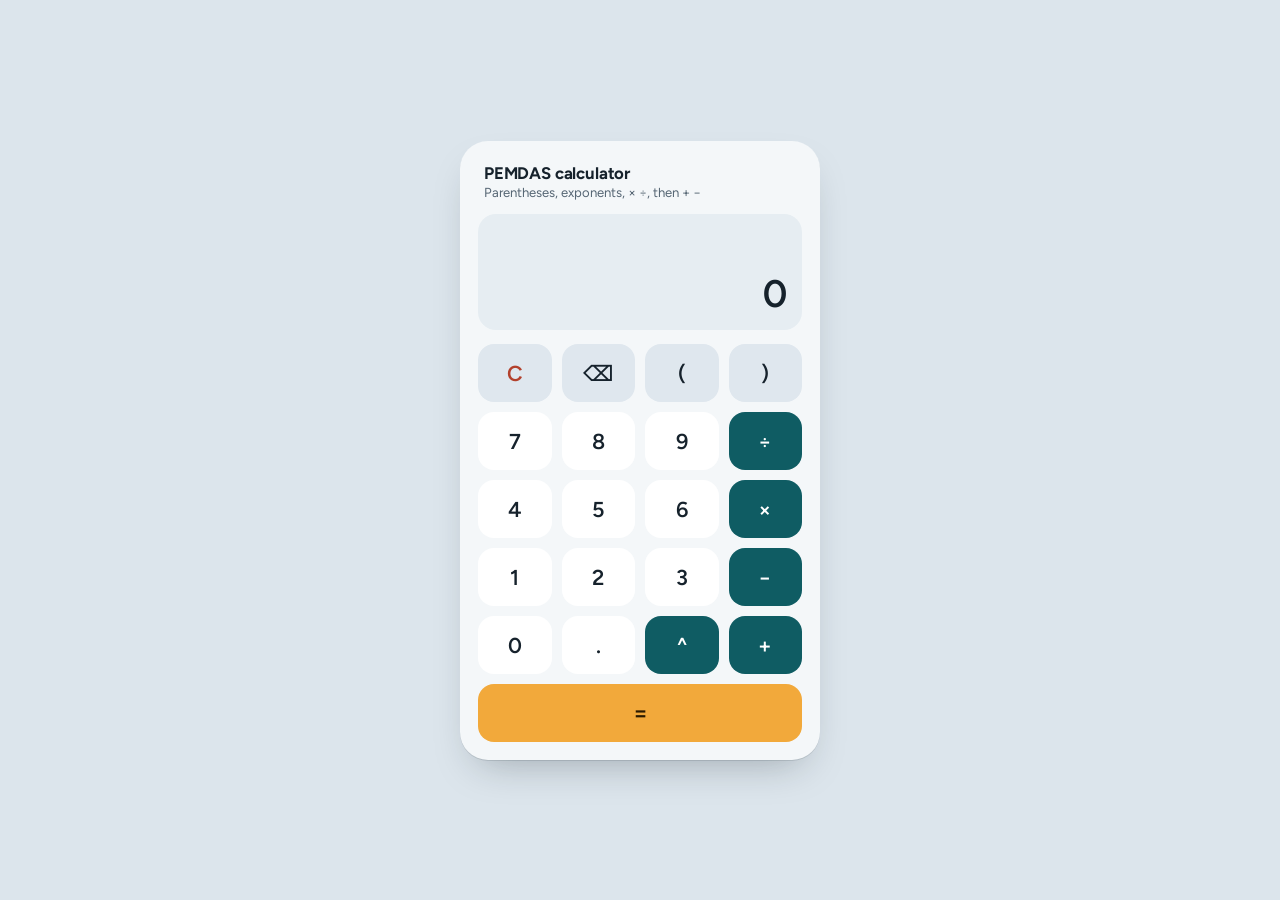
==== calculator.html @ 6f786cc4 "Add files via upload" ====
<!DOCTYPE html>
<html lang="en">
<head>
<meta charset="UTF-8">
<meta name="viewport" content="width=device-width, initial-scale=1, viewport-fit=cover">
<title>PEMDAS Calculator</title>
<link rel="preconnect" href="https://fonts.googleapis.com">
<link rel="preconnect" href="https://fonts.gstatic.com" crossorigin>
<link href="https://fonts.googleapis.com/css2?family=Figtree:wght@400;500;600;700&display=swap" rel="stylesheet">
<style>
  :root {
    box-sizing: border-box;
    padding-top: env(safe-area-inset-top, 0px);
    padding-bottom: env(safe-area-inset-bottom, 0px);

    --bg: #dce5ec;
    --body: #f4f7f9;
    --screen: #e6edf2;
    --ink: #16222c;
    --muted: #566674;
    --key: #ffffff;
    --key-ink: #16222c;
    --fn: #dfe7ee;
    --op: #0f5c63;
    --op-ink: #ffffff;
    --clear-ink: #b3412c;
    --eq: #f2a93b;
    --eq-ink: #2a1a00;
    --error: #b3412c;
    --shadow: 0 1px 0 rgba(22, 34, 44, .12), 0 18px 40px -18px rgba(22, 34, 44, .35);
    --focus: #0f5c63;
  }
  @media (prefers-color-scheme: dark) {
    :root:not([data-theme="light"]) {
      --bg: #0e151b;
      --body: #18232b;
      --screen: #111a20;
      --ink: #eaf1f5;
      --muted: #93a4b1;
      --key: #22303a;
      --key-ink: #eaf1f5;
      --fn: #2c3b47;
      --op: #1f7a83;
      --op-ink: #ffffff;
      --clear-ink: #ff8a73;
      --eq: #f2b24e;
      --eq-ink: #2a1a00;
      --error: #ff8a73;
      --shadow: 0 1px 0 rgba(0, 0, 0, .4), 0 18px 40px -18px rgba(0, 0, 0, .7);
      --focus: #7fd0d8;
    }
  }
  :root[data-theme="dark"] {
    --bg: #0e151b;
    --body: #18232b;
    --screen: #111a20;
    --ink: #eaf1f5;
    --muted: #93a4b1;
    --key: #22303a;
    --key-ink: #eaf1f5;
    --fn: #2c3b47;
    --op: #1f7a83;
    --op-ink: #ffffff;
    --clear-ink: #ff8a73;
    --eq: #f2b24e;
    --eq-ink: #2a1a00;
    --error: #ff8a73;
    --shadow: 0 1px 0 rgba(0, 0, 0, .4), 0 18px 40px -18px rgba(0, 0, 0, .7);
    --focus: #7fd0d8;
  }

  *, *::before, *::after { box-sizing: border-box; }
  html { height: 100%; scroll-padding-top: env(safe-area-inset-top, 0px); }
  body {
    margin: 0;
    min-height: 100%;
    display: grid;
    place-items: center;
    padding: 20px 16px;
    background: var(--bg);
    color: var(--ink);
    font-family: "Figtree", system-ui, -apple-system, "Segoe UI", Roboto, sans-serif;
    -webkit-tap-highlight-color: transparent;
  }

  .calc {
    width: 100%;
    max-width: 360px;
    background: var(--body);
    border-radius: 28px;
    padding: 22px 18px 18px;
    box-shadow: var(--shadow);
  }

  header { padding: 0 6px 14px; }
  h1 { margin: 0; font-size: 1.05rem; font-weight: 700; letter-spacing: -0.01em; }
  .order { margin: 2px 0 0; font-size: .82rem; color: var(--muted); }

  .screen {
    background: var(--screen);
    border-radius: 18px;
    padding: 14px 16px 12px;
    min-height: 116px;
    display: flex;
    flex-direction: column;
    justify-content: flex-end;
    text-align: right;
    margin-bottom: 14px;
  }
  .sub {
    min-height: 1.4em;
    font-size: .95rem;
    color: var(--muted);
    font-variant-numeric: tabular-nums;
    overflow-x: auto;
    white-space: nowrap;
    scrollbar-width: none;
  }
  .sub::-webkit-scrollbar { display: none; }
  .sub.error { color: var(--error); font-weight: 600; white-space: normal; }
  .expr {
    font-size: 2.4rem;
    font-weight: 600;
    line-height: 1.2;
    letter-spacing: -0.02em;
    font-variant-numeric: tabular-nums;
    overflow-x: auto;
    white-space: nowrap;
    scrollbar-width: none;
  }
  .expr::-webkit-scrollbar { display: none; }
  .expr.m { font-size: 1.8rem; }
  .expr.s { font-size: 1.35rem; }

  .keys {
    display: grid;
    grid-template-columns: repeat(4, 1fr);
    gap: 10px;
  }
  button {
    font: inherit;
    font-size: 1.35rem;
    font-weight: 600;
    height: 58px;
    border: 0;
    border-radius: 16px;
    background: var(--key);
    color: var(--key-ink);
    cursor: pointer;
    touch-action: manipulation;
    transition: transform .06s ease, filter .12s ease;
  }
  button:hover { filter: brightness(.97); }
  button:active { transform: scale(.96); }
  button:focus-visible { outline: 3px solid var(--focus); outline-offset: 2px; }
  button.fn { background: var(--fn); }
  button.clear { color: var(--clear-ink); }
  button.op { background: var(--op); color: var(--op-ink); }
  button.eq { background: var(--eq); color: var(--eq-ink); grid-column: 1 / -1; font-size: 1.5rem; }

  @media (prefers-reduced-motion: reduce) {
    button { transition: none; }
    button:active { transform: none; }
  }
  @media (max-width: 360px) {
    .calc { padding: 18px 12px 14px; }
    button { height: 54px; }
  }
</style>
</head>
<body>
  <main class="calc">
    <header>
      <h1>PEMDAS calculator</h1>
      <p class="order">Parentheses, exponents, × ÷, then + −</p>
    </header>

    <section class="screen" aria-label="Display">
      <div class="sub" id="sub" aria-live="polite"></div>
      <div class="expr" id="expr">0</div>
    </section>

    <div class="keys" id="keys">
      <button class="fn clear" data-k="C" aria-label="Clear all">C</button>
      <button class="fn" data-k="BACK" aria-label="Delete last character">⌫</button>
      <button class="fn" data-k="(" aria-label="Open parenthesis">(</button>
      <button class="fn" data-k=")" aria-label="Close parenthesis">)</button>

      <button data-k="7">7</button>
      <button data-k="8">8</button>
      <button data-k="9">9</button>
      <button class="op" data-k="÷" aria-label="Divide">÷</button>

      <button data-k="4">4</button>
      <button data-k="5">5</button>
      <button data-k="6">6</button>
      <button class="op" data-k="×" aria-label="Multiply">×</button>

      <button data-k="1">1</button>
      <button data-k="2">2</button>
      <button data-k="3">3</button>
      <button class="op" data-k="−" aria-label="Subtract">−</button>

      <button data-k="0">0</button>
      <button data-k=".">.</button>
      <button class="op" data-k="^" aria-label="Exponent">^</button>
      <button class="op" data-k="+" aria-label="Add">+</button>

      <button class="eq" data-k="=" aria-label="Equals">=</button>
    </div>
  </main>

<script>
(function () {
  "use strict";

  // ---------- Expression parser (no eval) ----------
  // Grammar, lowest to highest precedence:
  //   expression -> term (("+" | "-") term)*
  //   term       -> unary (("*" | "/") unary | implicit-multiply)*
  //   unary      -> ("+" | "-") unary | power
  //   power      -> primary ("^" unary)?        (right-associative)
  //   primary    -> number | "(" expression ")"

  function tokenize(src) {
    var s = src.replace(/×/g, "*").replace(/÷/g, "/").replace(/−/g, "-");
    var tokens = [], i = 0, m;
    var numRe = /^(\d+\.?\d*|\.\d+)(e[+-]?\d+)?/i;
    while (i < s.length) {
      var ch = s[i];
      if (/\s/.test(ch)) { i++; continue; }
      if ("+-*/^()".indexOf(ch) !== -1) { tokens.push({ t: ch }); i++; continue; }
      m = numRe.exec(s.slice(i));
      if (m) { tokens.push({ t: "num", v: parseFloat(m[0]) }); i += m[0].length; continue; }
      throw new Error("syntax");
    }
    return tokens;
  }

  function evaluate(src) {
    var tokens = tokenize(src), pos = 0;
    function peek() { return tokens[pos] ? tokens[pos].t : null; }
    function next() { return tokens[pos++]; }

    function expression() {
      var v = term();
      while (peek() === "+" || peek() === "-") {
        var op = next().t, r = term();
        v = op === "+" ? v + r : v - r;
      }
      return v;
    }
    function term() {
      var v = unary();
      for (;;) {
        var p = peek();
        if (p === "*" || p === "/") {
          next();
          var r = unary();
          if (p === "/") {
            if (r === 0) throw new Error("div0");
            v = v / r;
          } else {
            v = v * r;
          }
        } else if (p === "(" || p === "num") {
          v = v * unary(); // implicit multiplication: 2(3), (2)(3), (2)3
        } else break;
      }
      return v;
    }
    function unary() {
      if (peek() === "-") { next(); return -unary(); }
      if (peek() === "+") { next(); return unary(); }
      return power();
    }
    function power() {
      var base = primary();
      if (peek() === "^") { next(); return Math.pow(base, unary()); }
      return base;
    }
    function primary() {
      var tok = next();
      if (!tok) throw new Error("syntax");
      if (tok.t === "num") return tok.v;
      if (tok.t === "(") {
        var v = expression();
        if (peek() !== ")") throw new Error("syntax");
        next();
        return v;
      }
      throw new Error("syntax");
    }

    var result = expression();
    if (pos < tokens.length) throw new Error("syntax");
    if (Number.isNaN(result)) throw new Error("syntax");
    if (!Number.isFinite(result)) throw new Error("range");
    return result;
  }

  // ---------- Formatting ----------
  function format(n) {
    n = parseFloat(n.toPrecision(12));
    if (Object.is(n, -0)) n = 0;
    return String(n).replace("-", "−");
  }

  // Close open parentheses and drop trailing operators so we can preview mid-typing.
  function completed(expr) {
    var s = expr.replace(/[+−×÷^]+$/, "");
    var open = (s.match(/\(/g) || []).length - (s.match(/\)/g) || []).length;
    while (open-- > 0) s += ")";
    return s;
  }

  var MESSAGES = {
    syntax: "Check the expression",
    div0: "Can't divide by zero",
    range: "Result is too large"
  };

  // ---------- State ----------
  var expr = "", prev = "", done = false, error = "";
  var exprEl = document.getElementById("expr");
  var subEl = document.getElementById("sub");

  function isOp(c) { return "+−×÷^".indexOf(c) !== -1; }

  function render() {
    var shown = expr || "0";
    exprEl.textContent = shown;
    exprEl.className = "expr" + (shown.length > 22 ? " s" : shown.length > 13 ? " m" : "");
    exprEl.scrollLeft = exprEl.scrollWidth;

    subEl.classList.toggle("error", !!error);
    if (error) {
      subEl.textContent = error;
    } else if (done) {
      subEl.textContent = prev + " =";
    } else {
      var preview = "";
      if (expr) {
        try {
          var text = format(evaluate(completed(expr)));
          if (text !== expr) preview = "= " + text;
        } catch (e) { /* incomplete expression: no preview */ }
      }
      subEl.textContent = preview;
    }
    subEl.scrollLeft = subEl.scrollWidth;
  }

  function startFresh() { if (done) { expr = ""; prev = ""; done = false; } }

  function digit(d) {
    startFresh();
    var cur = (expr.match(/[\d.]*$/) || [""])[0];
    if (cur === "0") { expr = expr.slice(0, -1) + d; return; }
    expr += d;
  }
  function decimal() {
    startFresh();
    var cur = (expr.match(/[\d.]*$/) || [""])[0];
    if (cur.indexOf(".") !== -1) return;
    expr += cur === "" ? "0." : ".";
  }
  function operator(op) {
    done = false; prev = "";
    if (expr === "") { if (op === "−") expr = "−"; return; }
    var last = expr.slice(-1);
    if (last === "(") { if (op === "−") expr += op; return; }
    if (isOp(last)) {
      if (op === "−" && "×÷^".indexOf(last) !== -1) { expr += op; return; }
      expr = expr.replace(/[+−×÷^]+$/, "");
      if (expr === "" || expr.slice(-1) === "(") { if (op === "−") expr += op; return; }
    }
    if (expr.slice(-1) === ".") expr = expr.slice(0, -1);
    expr += op;
  }
  function openParen() {
    startFresh();
    if (expr.slice(-1) === ".") return;
    expr += "(";
  }
  function closeParen() {
    if (done) return;
    var open = (expr.match(/\(/g) || []).length - (expr.match(/\)/g) || []).length;
    var last = expr.slice(-1);
    if (open <= 0 || last === "" || last === "(" || last === "." || isOp(last)) return;
    expr += ")";
  }
  function backspace() {
    if (done) { done = false; prev = ""; }
    expr = expr.slice(0, -1);
  }
  function clearAll() { expr = ""; prev = ""; done = false; }
  function equals() {
    if (!expr || done) return;
    try {
      var value = format(evaluate(completed(expr)));
      if (/[+−×÷^]$/.test(expr)) throw new Error("syntax");
      prev = expr;
      expr = value;
      done = true;
    } catch (e) {
      error = MESSAGES[e.message] || MESSAGES.syntax;
    }
  }

  function press(k) {
    error = "";
    if (k >= "0" && k <= "9" && k.length === 1) digit(k);
    else if (k === ".") decimal();
    else if (isOp(k)) operator(k);
    else if (k === "(") openParen();
    else if (k === ")") closeParen();
    else if (k === "BACK") backspace();
    else if (k === "C") clearAll();
    else if (k === "=") equals();
    render();
  }

  document.getElementById("keys").addEventListener("click", function (e) {
    var btn = e.target.closest("button[data-k]");
    if (btn) press(btn.getAttribute("data-k"));
  });

  // Keyboard support
  var KEYMAP = { "*": "×", "/": "÷", "-": "−", "+": "+", "^": "^", "(": "(", ")": ")", ".": ".", ",": "." };
  document.addEventListener("keydown", function (e) {
    if (e.ctrlKey || e.metaKey || e.altKey) return;
    var k = e.key;
    if (k >= "0" && k <= "9" && k.length === 1) press(k);
    else if (KEYMAP[k]) press(KEYMAP[k]);
    else if (k === "Enter" || k === "=") { e.preventDefault(); press("="); }
    else if (k === "Backspace") press("BACK");
    else if (k === "Escape" || k === "Delete" || k === "c" || k === "C") press("C");
    else return;
    if (document.activeElement && document.activeElement.tagName === "BUTTON" && k === "Enter") {
      document.activeElement.blur();
    }
  });

  render();
})();
</script>
</body>
</html>
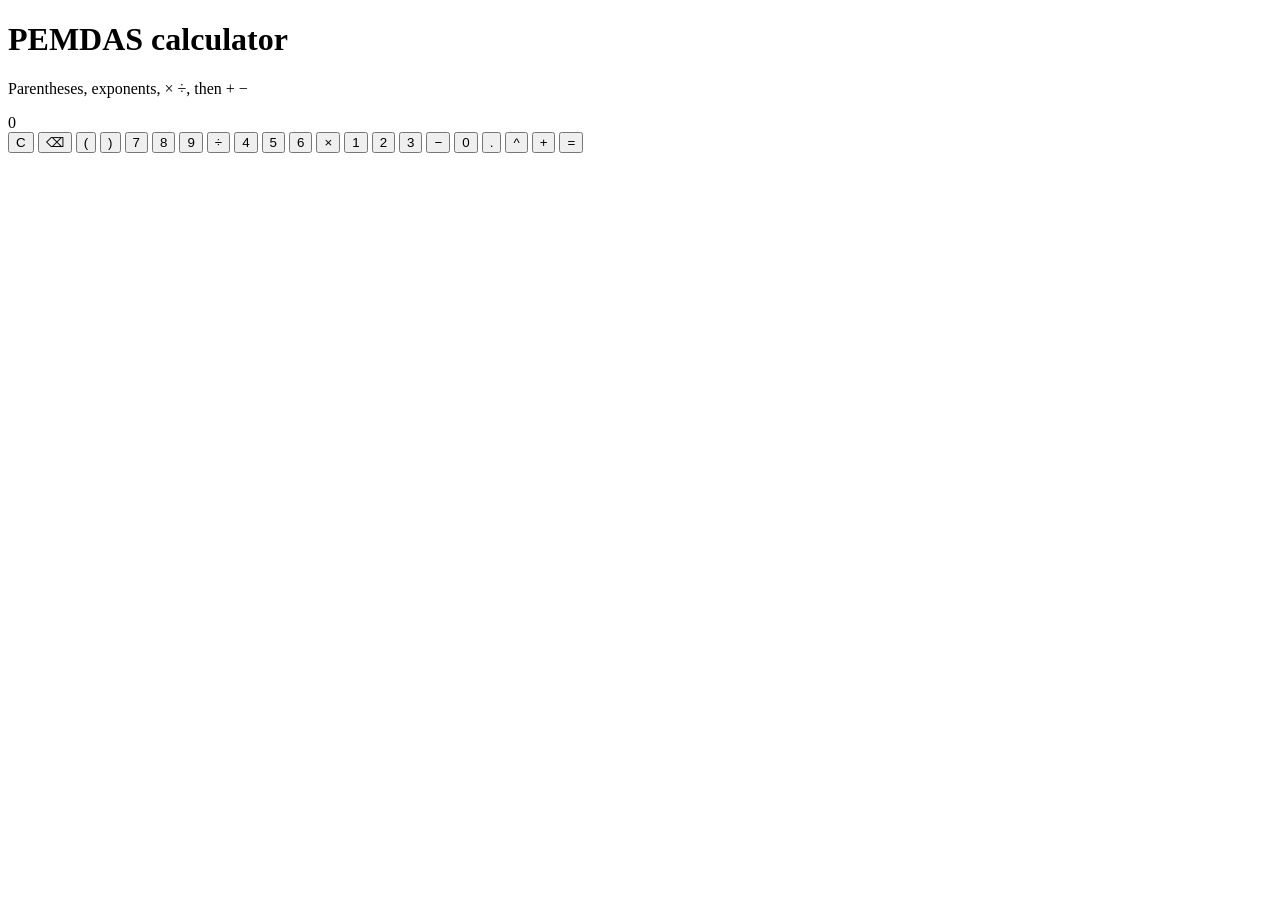
==== commit aae92521: "calculator.html" ====
--- a/calculator.html
+++ b/calculator.html
@@ -3,170 +3,12 @@
 <head>
 <meta charset="UTF-8">
 <meta name="viewport" content="width=device-width, initial-scale=1, viewport-fit=cover">
+ <link rel="stylesheet" href="style.css">
 <title>PEMDAS Calculator</title>
 <link rel="preconnect" href="https://fonts.googleapis.com">
 <link rel="preconnect" href="https://fonts.gstatic.com" crossorigin>
 <link href="https://fonts.googleapis.com/css2?family=Figtree:wght@400;500;600;700&display=swap" rel="stylesheet">
-<style>
-  :root {
-    box-sizing: border-box;
-    padding-top: env(safe-area-inset-top, 0px);
-    padding-bottom: env(safe-area-inset-bottom, 0px);
-
-    --bg: #dce5ec;
-    --body: #f4f7f9;
-    --screen: #e6edf2;
-    --ink: #16222c;
-    --muted: #566674;
-    --key: #ffffff;
-    --key-ink: #16222c;
-    --fn: #dfe7ee;
-    --op: #0f5c63;
-    --op-ink: #ffffff;
-    --clear-ink: #b3412c;
-    --eq: #f2a93b;
-    --eq-ink: #2a1a00;
-    --error: #b3412c;
-    --shadow: 0 1px 0 rgba(22, 34, 44, .12), 0 18px 40px -18px rgba(22, 34, 44, .35);
-    --focus: #0f5c63;
-  }
-  @media (prefers-color-scheme: dark) {
-    :root:not([data-theme="light"]) {
-      --bg: #0e151b;
-      --body: #18232b;
-      --screen: #111a20;
-      --ink: #eaf1f5;
-      --muted: #93a4b1;
-      --key: #22303a;
-      --key-ink: #eaf1f5;
-      --fn: #2c3b47;
-      --op: #1f7a83;
-      --op-ink: #ffffff;
-      --clear-ink: #ff8a73;
-      --eq: #f2b24e;
-      --eq-ink: #2a1a00;
-      --error: #ff8a73;
-      --shadow: 0 1px 0 rgba(0, 0, 0, .4), 0 18px 40px -18px rgba(0, 0, 0, .7);
-      --focus: #7fd0d8;
-    }
-  }
-  :root[data-theme="dark"] {
-    --bg: #0e151b;
-    --body: #18232b;
-    --screen: #111a20;
-    --ink: #eaf1f5;
-    --muted: #93a4b1;
-    --key: #22303a;
-    --key-ink: #eaf1f5;
-    --fn: #2c3b47;
-    --op: #1f7a83;
-    --op-ink: #ffffff;
-    --clear-ink: #ff8a73;
-    --eq: #f2b24e;
-    --eq-ink: #2a1a00;
-    --error: #ff8a73;
-    --shadow: 0 1px 0 rgba(0, 0, 0, .4), 0 18px 40px -18px rgba(0, 0, 0, .7);
-    --focus: #7fd0d8;
-  }
-
-  *, *::before, *::after { box-sizing: border-box; }
-  html { height: 100%; scroll-padding-top: env(safe-area-inset-top, 0px); }
-  body {
-    margin: 0;
-    min-height: 100%;
-    display: grid;
-    place-items: center;
-    padding: 20px 16px;
-    background: var(--bg);
-    color: var(--ink);
-    font-family: "Figtree", system-ui, -apple-system, "Segoe UI", Roboto, sans-serif;
-    -webkit-tap-highlight-color: transparent;
-  }
-
-  .calc {
-    width: 100%;
-    max-width: 360px;
-    background: var(--body);
-    border-radius: 28px;
-    padding: 22px 18px 18px;
-    box-shadow: var(--shadow);
-  }
-
-  header { padding: 0 6px 14px; }
-  h1 { margin: 0; font-size: 1.05rem; font-weight: 700; letter-spacing: -0.01em; }
-  .order { margin: 2px 0 0; font-size: .82rem; color: var(--muted); }
-
-  .screen {
-    background: var(--screen);
-    border-radius: 18px;
-    padding: 14px 16px 12px;
-    min-height: 116px;
-    display: flex;
-    flex-direction: column;
-    justify-content: flex-end;
-    text-align: right;
-    margin-bottom: 14px;
-  }
-  .sub {
-    min-height: 1.4em;
-    font-size: .95rem;
-    color: var(--muted);
-    font-variant-numeric: tabular-nums;
-    overflow-x: auto;
-    white-space: nowrap;
-    scrollbar-width: none;
-  }
-  .sub::-webkit-scrollbar { display: none; }
-  .sub.error { color: var(--error); font-weight: 600; white-space: normal; }
-  .expr {
-    font-size: 2.4rem;
-    font-weight: 600;
-    line-height: 1.2;
-    letter-spacing: -0.02em;
-    font-variant-numeric: tabular-nums;
-    overflow-x: auto;
-    white-space: nowrap;
-    scrollbar-width: none;
-  }
-  .expr::-webkit-scrollbar { display: none; }
-  .expr.m { font-size: 1.8rem; }
-  .expr.s { font-size: 1.35rem; }
-
-  .keys {
-    display: grid;
-    grid-template-columns: repeat(4, 1fr);
-    gap: 10px;
-  }
-  button {
-    font: inherit;
-    font-size: 1.35rem;
-    font-weight: 600;
-    height: 58px;
-    border: 0;
-    border-radius: 16px;
-    background: var(--key);
-    color: var(--key-ink);
-    cursor: pointer;
-    touch-action: manipulation;
-    transition: transform .06s ease, filter .12s ease;
-  }
-  button:hover { filter: brightness(.97); }
-  button:active { transform: scale(.96); }
-  button:focus-visible { outline: 3px solid var(--focus); outline-offset: 2px; }
-  button.fn { background: var(--fn); }
-  button.clear { color: var(--clear-ink); }
-  button.op { background: var(--op); color: var(--op-ink); }
-  button.eq { background: var(--eq); color: var(--eq-ink); grid-column: 1 / -1; font-size: 1.5rem; }
-
-  @media (prefers-reduced-motion: reduce) {
-    button { transition: none; }
-    button:active { transform: none; }
-  }
-  @media (max-width: 360px) {
-    .calc { padding: 18px 12px 14px; }
-    button { height: 54px; }
-  }
-</style>
+
 </head>
 <body>
   <main class="calc">
@@ -214,7 +56,7 @@
 (function () {
   "use strict";
 
-  // ---------- Expression parser (no eval) ----------
+  // ---- Expression parser (no eval) ----
   // Grammar, lowest to highest precedence:
   //   expression -> term (("+" | "-") term)*
   //   term       -> unary (("*" | "/") unary | implicit-multiply)*
@@ -446,4 +288,4 @@
 })();
 </script>
 </body>
-</html>+</html>
